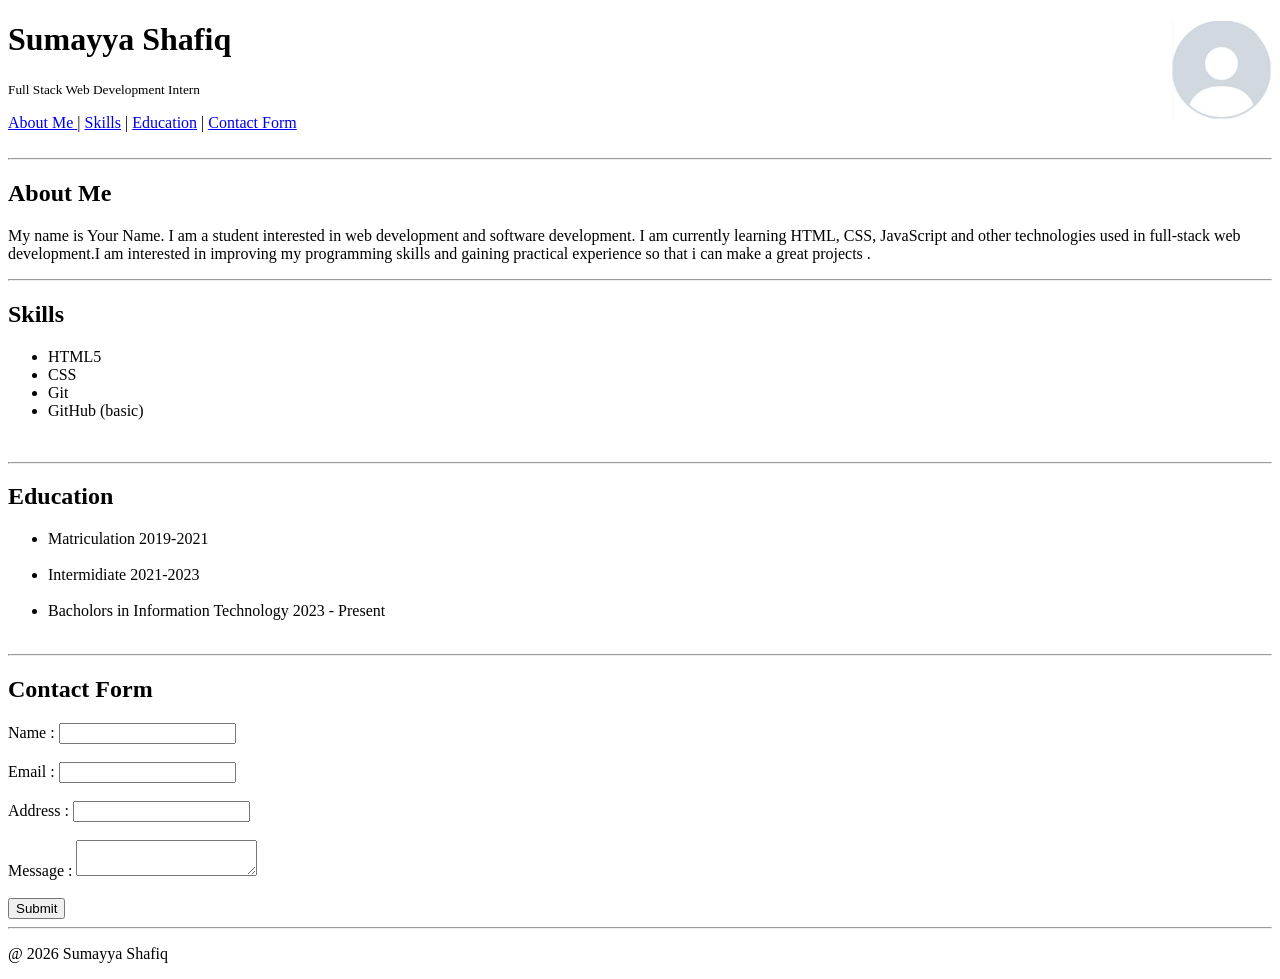
==== index.html @ 8ca8f269 "Initial commit" ====
<!DOCTYPE html>
<html>

<head>
   <title> My Personal Profile </title>
</head>
<img src="picture.jpg" alt ="My profile picture" align ="right" width="100" >
<body>
   <header>
    <h1> Sumayya Shafiq </h1>
     <p><small>Full Stack Web Development Intern </small></p>
   </header>

   <nav>
   <a href="#About Me"> About Me </a> |
   <a href="#Skills"> Skills</a> |
   <a href="#Education">Education</a> |
   <a href="#Contact Form">Contact Form </a>
   
</nav>
<br>
<hr>
   <main>
    <section id=" About Me">
      <h2> About Me</h2>
       <article>
       <p>My name is Your Name. I am a student interested in web development and software development. I am currently
       learning HTML, CSS, JavaScript and other technologies used in full-stack web development.I am interested in
       improving my programming skills and gaining practical experience so that i can make a great projects .</p>
       </article>
    </section>
    <hr>
    
    <section id="">
      <h2>Skills</h2>
      <ul>
       <li> HTML5 </li>
       <li> CSS </li>
       <li> Git </li>
       <li> GitHub (basic)</li>
      </ul>
      <br>
    </section>
    <hr>
    <section id="Education">
     <h2>Education</h2>
     <ul>
      <li> Matriculation 2019-2021 </li>
      <br>
      <li> Intermidiate 2021-2023 </li>
      <br>
      <li> Bacholors in Information Technology 2023 - Present </li>
      <br>
     </ul>
    </section>
    <hr>
    <section id="Contact Form">
     <h2>Contact Form</h2>
     <form >
      <label for="Name">Name :</label>
      <input type="text" > 
      <br><br>
      <label for="Email">Email :</label>
      <input type="email">
      <br><br>
      <label for="Address">Address :</label>
      <input type="text">
      <br><br>
      <label for="Message"> Message :</label>
      <textarea id="Message" > </textarea>
      <br><br>
      <button type="submit">Submit</button>
     </form>
   
    </section>
   </main>
   <hr>
   <footer>
      <p>@ 2026 Sumayya Shafiq</p>
   </footer>
</body>

</html>
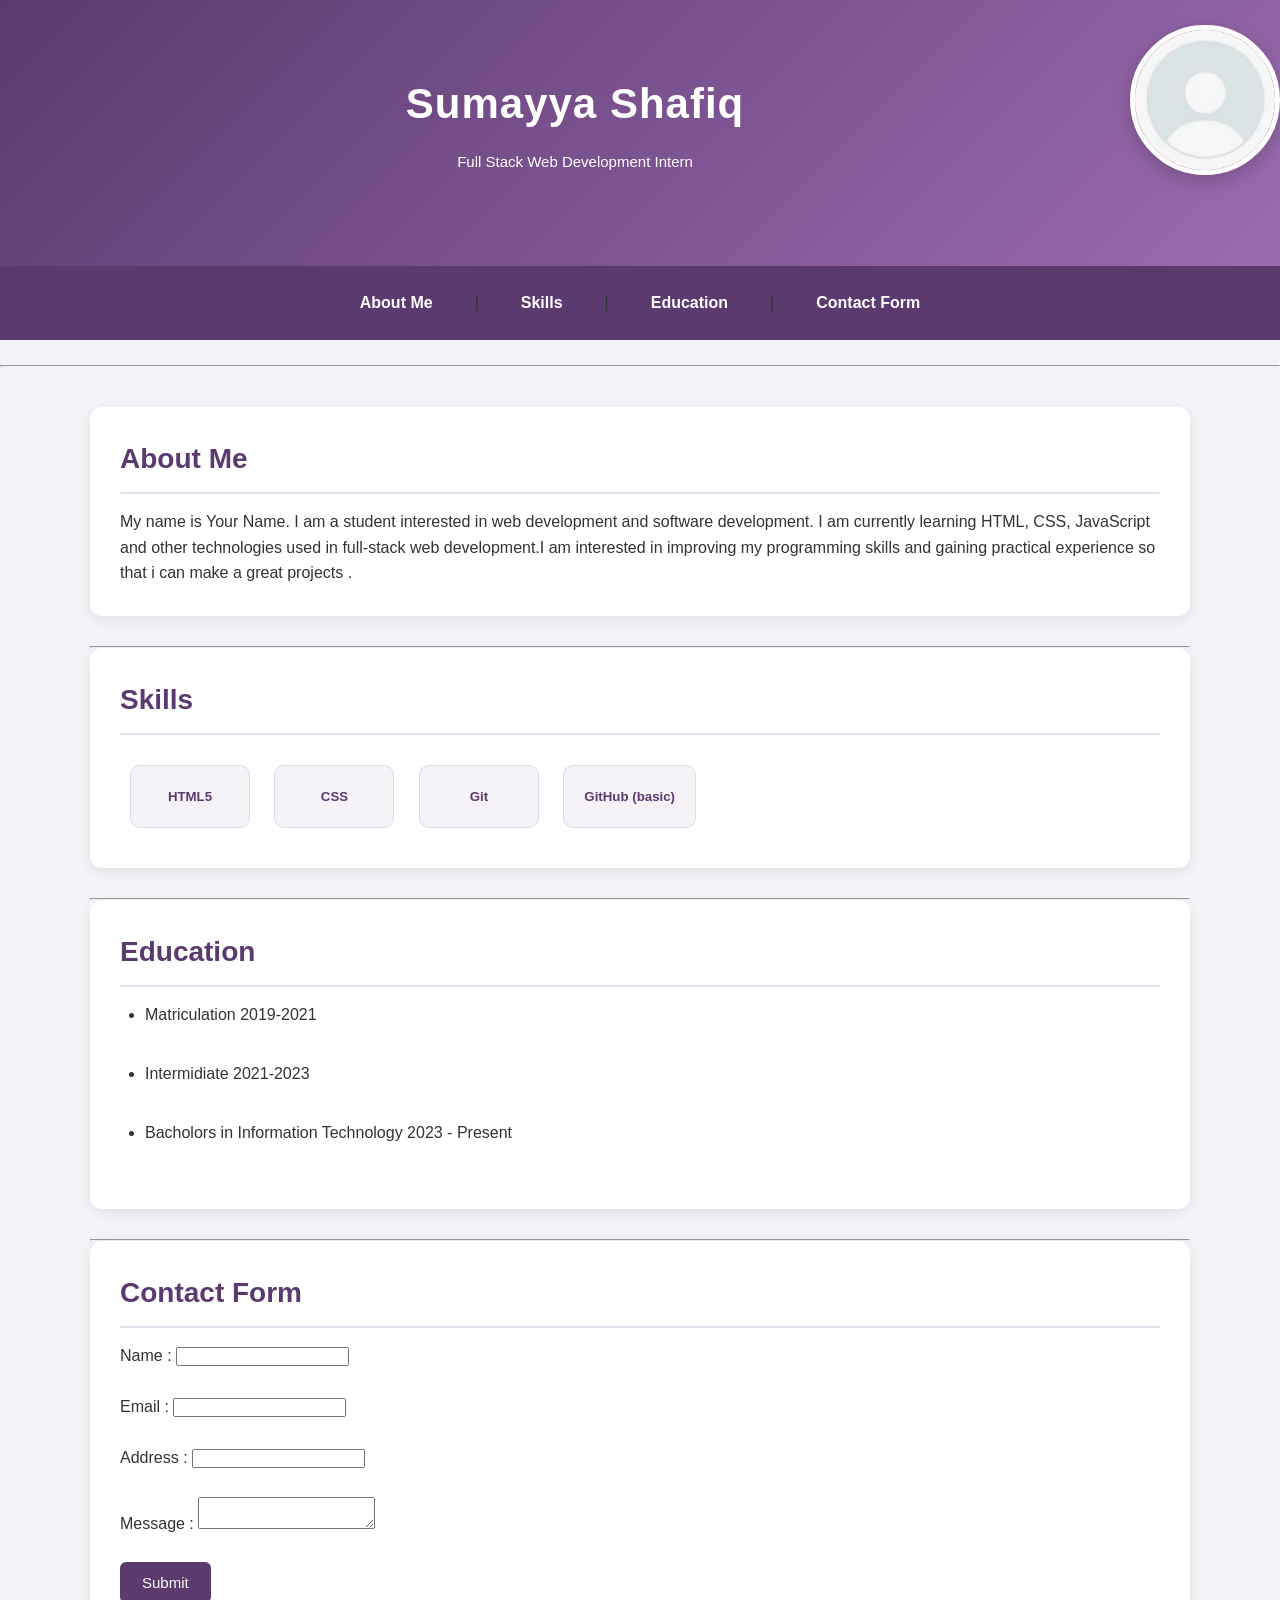
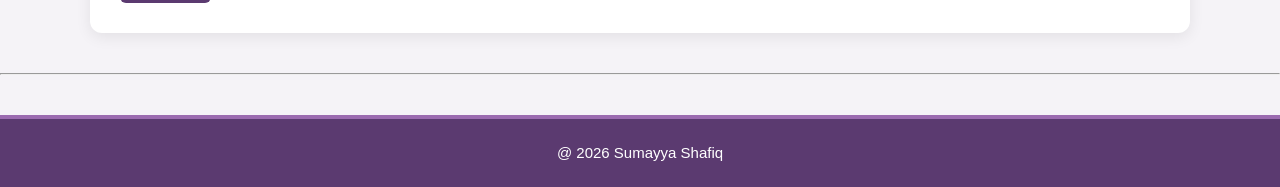
==== commit 5bbf199e: "Complete Week 1 personal profile" ====
--- a/index.html
+++ b/index.html
@@ -3,9 +3,12 @@
 
 <head>
    <title> My Personal Profile </title>
+   <meta name="viewport" content="width=device-width, initial-scale=1.0">
+   <link rel="stylesheet" href="style.css">
+    
 </head>
-<img src="picture.jpg" alt ="My profile picture" align ="right" width="100" >
 <body>
+   <img src="picture.jpg" alt ="My profile picture" align ="right" width="200" >
    <header>
     <h1> Sumayya Shafiq </h1>
      <p><small>Full Stack Web Development Intern </small></p>
@@ -21,7 +24,7 @@
 <br>
 <hr>
    <main>
-    <section id=" About Me">
+    <section id="About Me">
       <h2> About Me</h2>
        <article>
        <p>My name is Your Name. I am a student interested in web development and software development. I am currently
@@ -31,15 +34,12 @@
     </section>
     <hr>
     
-    <section id="">
+    <section id="Skills">
       <h2>Skills</h2>
-      <ul>
-       <li> HTML5 </li>
-       <li> CSS </li>
-       <li> Git </li>
-       <li> GitHub (basic)</li>
-      </ul>
-      <br>
+       <h5>HTML5</h5>
+       <h5>CSS</h5>
+       <h5>Git</h5>
+       <h5>GitHub (basic)</h5>
     </section>
     <hr>
     <section id="Education">
--- a/style.css
+++ b/style.css
@@ -0,0 +1,403 @@
+
+/* ========================================
+   GENERAL STYLING
+======================================== */
+
+* {
+    box-sizing: border-box;
+    margin: 0;
+    padding: 0;
+}
+
+html {
+    scroll-behavior: smooth;
+}
+
+body {
+    font-family: Arial, sans-serif;
+    background-color: #f5f3f7;
+    color: #333333;
+    line-height: 1.6;
+}
+
+
+/* ========================================
+   NAVIGATION BAR
+   NOT FIXED
+======================================== */
+
+nav {
+    display: flex;
+    justify-content: center;
+    align-items: center;
+    gap: 30px;
+
+    background-color: #5b3a70;
+    padding: 16px 20px;
+}
+
+nav a {
+    color: white;
+    text-decoration: none;
+    font-size: 16px;
+    font-weight: bold;
+
+    padding: 8px 12px;
+    border-radius: 6px;
+
+    transition: 0.3s ease;
+}
+
+nav a:hover {
+    background-color: #9b6bb0;
+    color: white;
+}
+
+
+/* ========================================
+   HEADER
+======================================== */
+
+header {
+    background: linear-gradient(135deg, #5b3a70, #9b6bb0);
+
+    color: white;
+    text-align: center;
+
+    padding: 70px 20px;
+}
+
+header h1 {
+    font-size: 42px;
+    margin-bottom: 10px;
+    letter-spacing: 1px;
+}
+
+header p {
+    font-size: 18px;
+    margin-bottom: 20px;
+}
+
+
+/* ========================================
+   PROFILE IMAGE
+======================================== */
+
+header img,
+img {
+    display: block;
+
+    width: 150px;
+    height: 150px;
+
+    object-fit: cover;
+
+    margin: 25px auto;
+
+    border-radius: 50%;
+    border: 5px solid white;
+
+    box-shadow: 0 6px 18px rgba(0, 0, 0, 0.2);
+}
+
+
+/* ========================================
+   MAIN CONTENT
+======================================== */
+
+main {
+    width: 90%;
+    max-width: 1100px;
+
+    margin: 40px auto;
+}
+
+
+/* ========================================
+   ALL SECTIONS
+======================================== */
+
+section {
+    background-color: white;
+
+    padding: 30px;
+    margin-bottom: 30px;
+
+    border-radius: 12px;
+
+    box-shadow: 0 4px 15px rgba(0, 0, 0, 0.08);
+}
+
+section h2 {
+    color: #5b3a70;
+
+    font-size: 28px;
+
+    margin-bottom: 15px;
+    padding-bottom: 10px;
+
+    border-bottom: 2px solid #eadff0;
+}
+
+section p {
+    font-size: 16px;
+}
+
+
+/* ========================================
+   SKILLS SECTION
+======================================== */
+
+.skill-container {
+    display: grid;
+
+    grid-template-columns: repeat(3, 1fr);
+
+    gap: 20px;
+
+    margin-top: 20px;
+}
+
+#Skills {
+    background-color: white;
+    padding: 30px;
+    margin-bottom: 30px;
+    border-radius: 12px;
+}
+
+#Skills h2 {
+    color: #5b3a70;
+    margin-bottom: 20px;
+}
+
+/* Skill boxes */
+#Skills h5 {
+    display: inline-block;
+
+    background-color: #f5f3f7;
+    color: #5b3a70;
+
+    padding: 20px;
+    margin: 10px;
+
+    border: 1px solid #e2d8e8;
+    border-radius: 10px;
+
+    min-width: 120px;
+    text-align: center;
+}
+
+
+/* ========================================
+   LISTS
+======================================== */
+
+ul {
+    padding-left: 25px;
+}
+
+li {
+    margin-bottom: 8px;
+}
+
+
+/* ========================================
+   LINKS
+======================================== */
+
+a {
+    color: #6a4680;
+}
+
+a:hover {
+    color: #9b6bb0;
+}
+
+
+/* ========================================
+   BUTTONS
+======================================== */
+
+button {
+    background-color: #5b3a70;
+
+    color: white;
+
+    border: none;
+
+    padding: 12px 22px;
+
+    border-radius: 6px;
+
+    font-size: 15px;
+
+    cursor: pointer;
+
+    transition: 0.3s ease;
+}
+
+button:hover {
+    background-color: #9b6bb0;
+}
+
+
+/* ========================================
+   FOOTER
+======================================== */
+
+footer {
+    text-align: center;
+
+    background-color: #5b3a70;
+
+    color: white;
+
+    padding: 22px;
+
+    margin-top: 40px;
+
+    border-top: 4px solid #9b6bb0;
+}
+
+footer p {
+    margin: 0;
+
+    font-size: 15px;
+}
+
+
+/* ========================================
+   TABLET
+   768px AND BELOW
+======================================== */
+
+@media (max-width: 768px) {
+
+    /* Navigation */
+    nav {
+        gap: 15px;
+        flex-wrap: wrap;
+    }
+
+    nav a {
+        font-size: 15px;
+    }
+
+
+    /* Header */
+    header {
+        padding: 55px 20px;
+    }
+
+    header h1 {
+        font-size: 34px;
+    }
+
+    header p {
+        font-size: 17px;
+    }
+
+
+    /* Main content */
+    main {
+        width: 92%;
+    }
+
+
+    /* Sections */
+    section {
+        padding: 25px;
+    }
+
+    section h2 {
+        font-size: 25px;
+    }
+
+
+    /* Skills become 2 columns */
+    .skill-container {
+        grid-template-columns: repeat(2, 1fr);
+    }
+}
+
+
+/* ========================================
+   MOBILE
+   480px AND BELOW
+======================================== */
+
+@media (max-width: 480px) {
+
+    /* Navigation becomes vertical */
+    nav {
+        flex-direction: column;
+        gap: 5px;
+
+        padding: 12px;
+    }
+
+    nav a {
+        width: 100%;
+        text-align: center;
+    }
+
+
+    /* Header */
+    header {
+        padding: 45px 15px;
+    }
+
+    header h1 {
+        font-size: 28px;
+    }
+
+    header p {
+        font-size: 16px;
+    }
+
+
+    /* Profile image */
+    header img,
+    img {
+        width: 120px;
+        height: 120px;
+    }
+
+
+    /* Main */
+    main {
+        width: 94%;
+        margin: 25px auto;
+    }
+
+
+    /* Sections */
+    section {
+        padding: 20px;
+        margin-bottom: 20px;
+    }
+
+    section h2 {
+        font-size: 23px;
+    }
+
+    section p {
+        font-size: 15px;
+    }
+
+    .skill-container {
+        grid-template-columns: 1fr;
+        gap: 15px;
+    }
+
+    .skill {
+        width: 100%;
+        padding: 18px;
+    }
+
+
+    /* Footer */
+    footer {
+        padding: 18px 10px;
+    }
+}
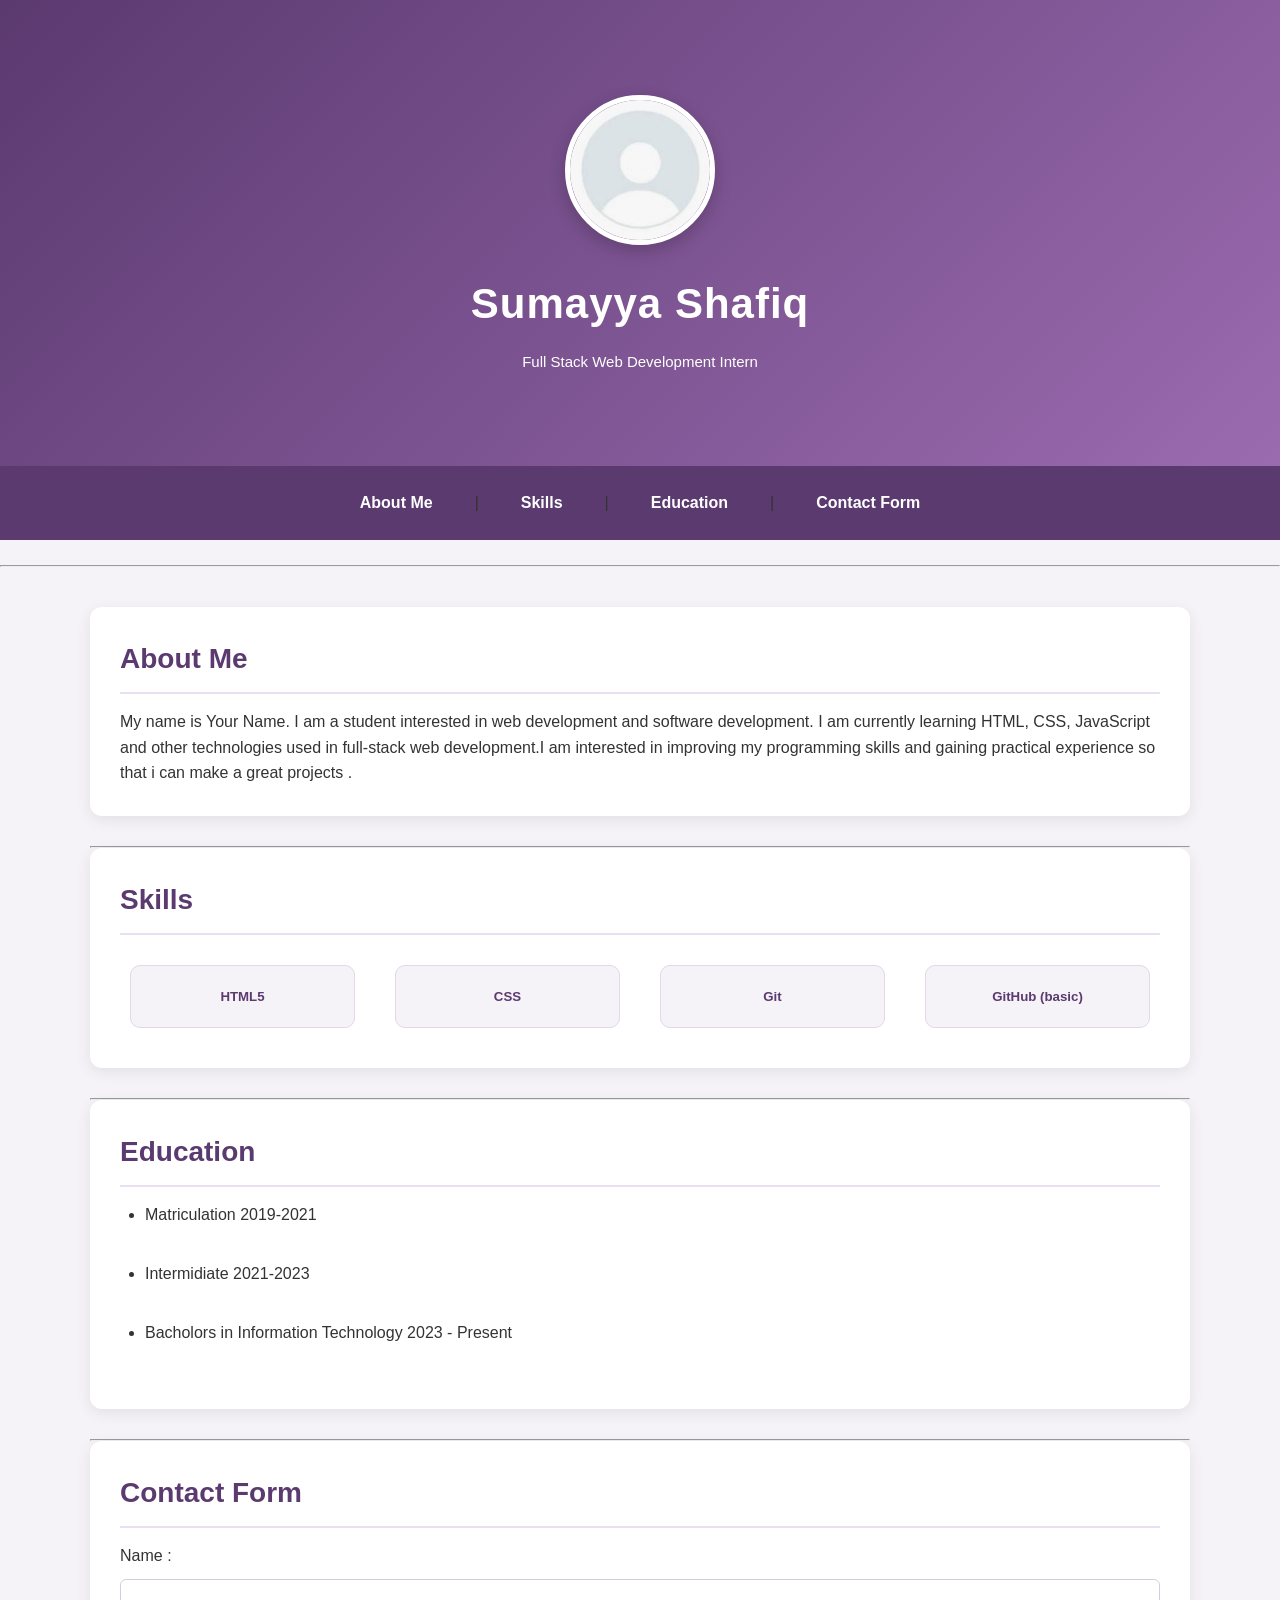
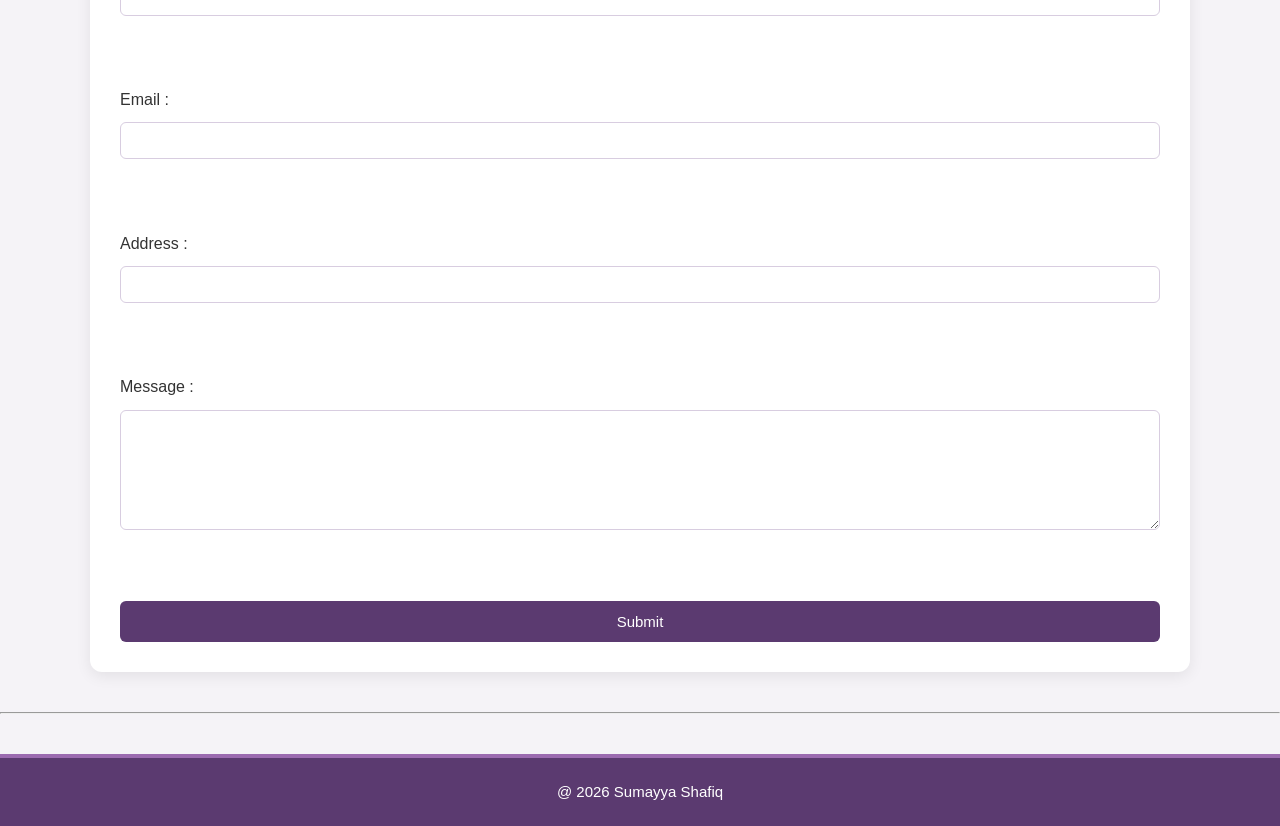
==== commit aeae797d: "Update Week 3 files" ====
--- a/index.html
+++ b/index.html
@@ -5,13 +5,15 @@
    <title> My Personal Profile </title>
    <meta name="viewport" content="width=device-width, initial-scale=1.0">
    <link rel="stylesheet" href="style.css">
-    
+   <link rel="stylesheet" href="styles/main.css">
+   <link rel="stylesheet" href="styles/animation.css">
 </head>
+
 <body>
-   <img src="picture.jpg" alt ="My profile picture" align ="right" width="200" >
    <header>
+    <img src="picture.jpg" alt ="My profile picture" width="200">
     <h1> Sumayya Shafiq </h1>
-     <p><small>Full Stack Web Development Intern </small></p>
+    <p><small>Full Stack Web Development Intern </small></p>
    </header>
 
    <nav>
@@ -32,16 +34,22 @@
        improving my programming skills and gaining practical experience so that i can make a great projects .</p>
        </article>
     </section>
+
     <hr>
     
     <section id="Skills">
-      <h2>Skills</h2>
-       <h5>HTML5</h5>
-       <h5>CSS</h5>
-       <h5>Git</h5>
-       <h5>GitHub (basic)</h5>
+      <h2>Skills</h2> 
+
+      <div class="skill-container">
+       <h5 class="skill">HTML5</h5>
+       <h5 class="skill">CSS</h5>
+       <h5 class="skill">Git</h5>
+       <h5 class="skill">GitHub (basic)</h5>
+       </div>
     </section>
+
     <hr>
+
     <section id="Education">
      <h2>Education</h2>
      <ul>
@@ -80,4 +88,4 @@
    </footer>
 </body>
 
-</html>+</html>
--- a/styles/main.css
+++ b/styles/main.css
@@ -0,0 +1,142 @@
+/* ========================================
+   WEEK 3 - ADVANCED CSS
+======================================== */
+
+/* CSS VARIABLES */
+
+:root {
+    --primary-color: #5b3a70;
+    --secondary-color: #9b6bb0;
+    --background-color: #f5f3f7;
+    --card-color: #ffffff;
+    --text-color: #333333;
+    --light-purple: #eadff0;
+    --border-radius: 12px;
+}
+
+
+/* ========================================
+   FLUID TYPOGRAPHY
+======================================== */
+
+header h1 {
+    font-size: clamp(28px, 5vw, 42px);
+}
+
+section h2 {
+    font-size: clamp(23px, 3vw, 28px);
+}
+
+
+/* ========================================
+   ADVANCED CSS GRID
+======================================== */
+
+.skill-container {
+    display: grid;
+
+    grid-template-columns:
+        repeat(auto-fit, minmax(180px, 1fr));
+
+    gap: 20px;
+
+    margin-top: 20px;
+}
+
+
+/* ========================================
+   SKILL CARDS
+======================================== */
+
+.skill {
+    background-color: var(--background-color);
+    color: var(--primary-color);
+
+    padding: 25px 15px;
+
+    border: 1px solid #e2d8e8;
+
+    border-radius: var(--border-radius);
+
+    text-align: center;
+
+    margin: 0;
+
+    min-width: 0;
+}
+
+
+/* ========================================
+   FLEXBOX NAVIGATION
+======================================== */
+
+nav {
+    display: flex;
+
+    justify-content: center;
+    align-items: center;
+
+    flex-wrap: wrap;
+
+    gap: 30px;
+}
+
+
+/* ========================================
+   FORM LAYOUT
+======================================== */
+
+form {
+    display: flex;
+    flex-direction: column;
+    gap: 10px;
+}
+
+input,
+textarea {
+    width: 100%;
+
+    padding: 10px;
+
+    border: 1px solid #d8cde0;
+
+    border-radius: 6px;
+
+    font-family: Arial, sans-serif;
+}
+
+textarea {
+    min-height: 120px;
+    resize: vertical;
+}
+
+
+/* ========================================
+   RESPONSIVE GRID
+======================================== */
+
+@media (max-width: 768px) {
+
+    .skill-container {
+        grid-template-columns:
+            repeat(auto-fit, minmax(160px, 1fr));
+    }
+
+}
+
+
+/* ========================================
+   MOBILE
+======================================== */
+
+@media (max-width: 480px) {
+
+    .skill-container {
+        grid-template-columns: 1fr;
+    }
+
+    header h1 {
+        font-size: clamp(26px, 8vw, 32px);
+    }
+
+}
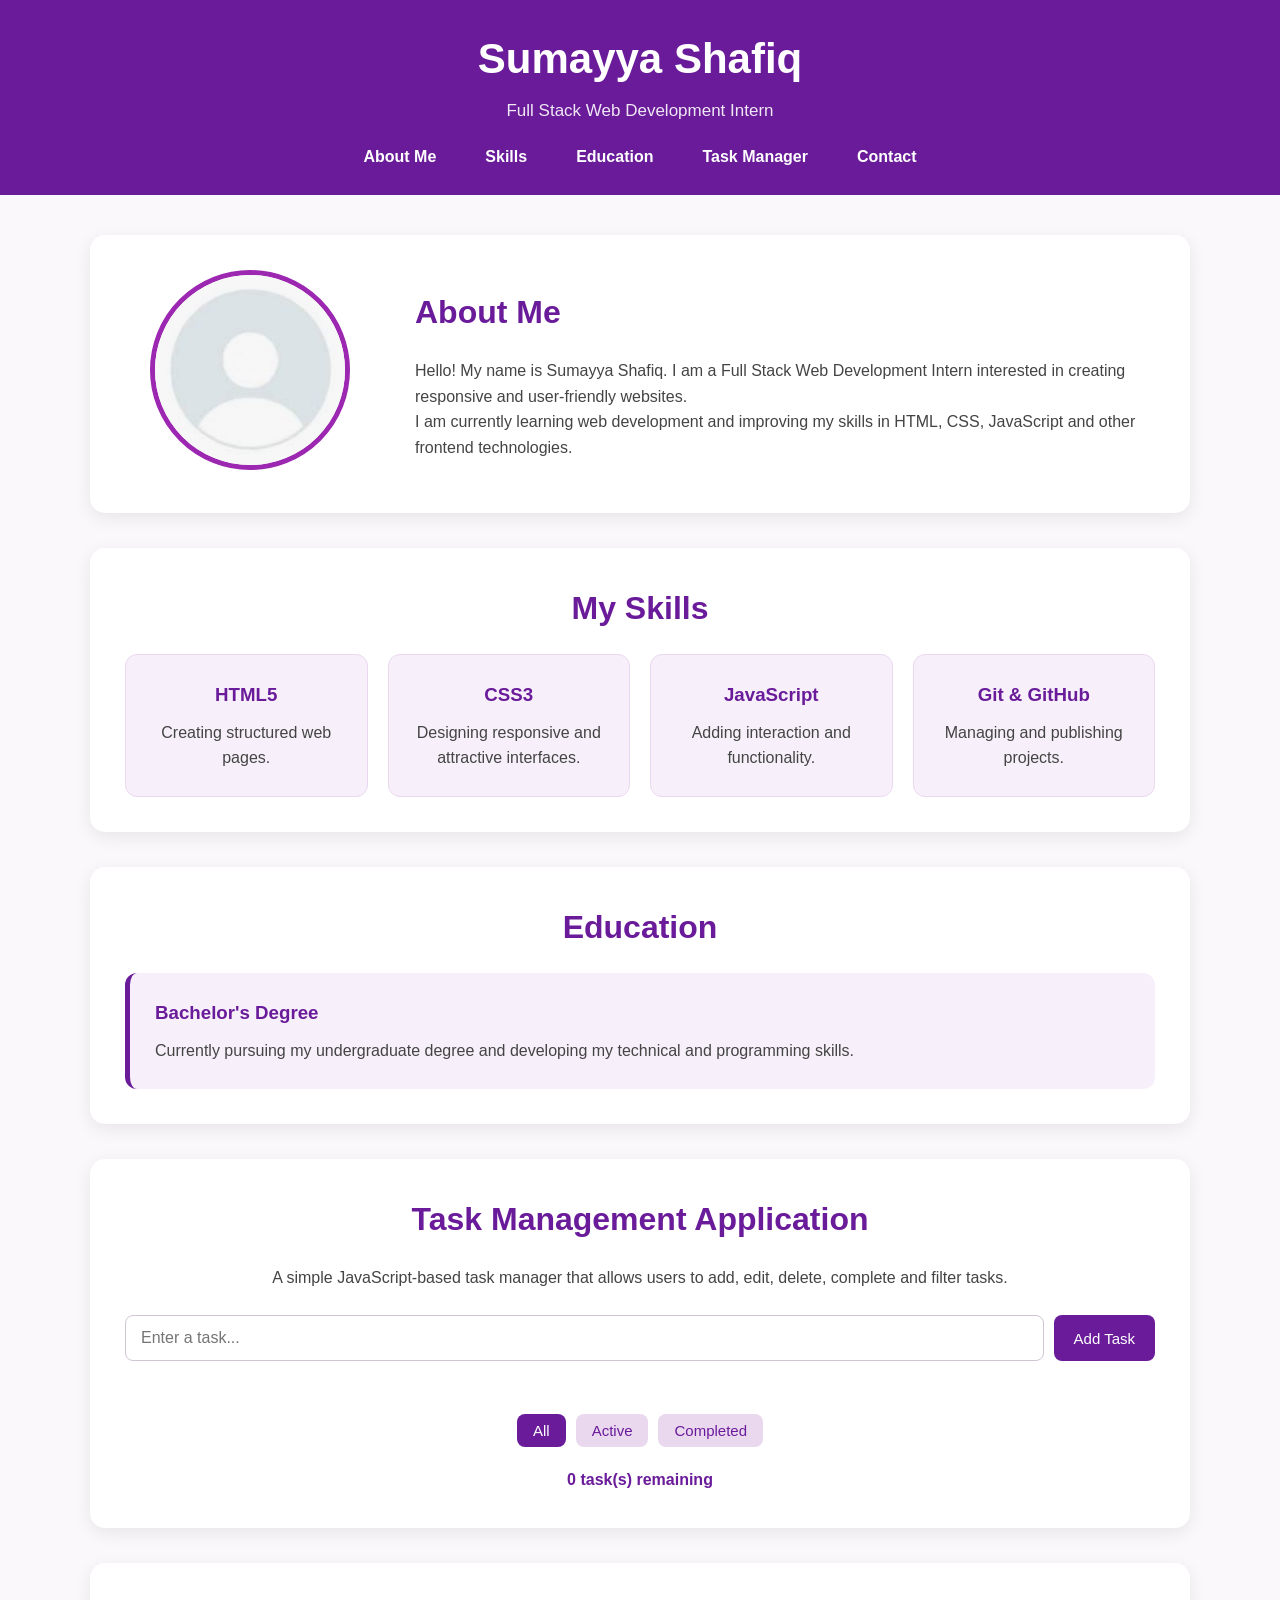
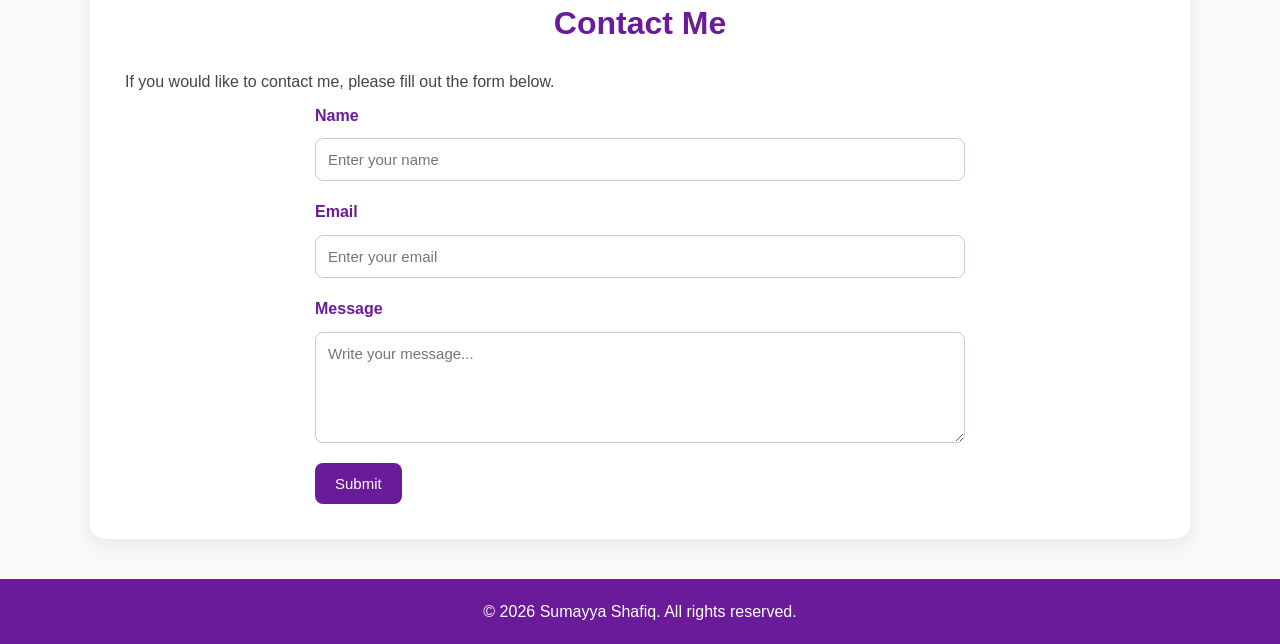
==== commit 35252678: "Complete Week 4 JavaScript task manager" ====
--- a/index.html
+++ b/index.html
@@ -1,91 +1,354 @@
 <!DOCTYPE html>
-<html>
+<html lang="en">
 
 <head>
-   <title> My Personal Profile </title>
-   <meta name="viewport" content="width=device-width, initial-scale=1.0">
-   <link rel="stylesheet" href="style.css">
-   <link rel="stylesheet" href="styles/main.css">
-   <link rel="stylesheet" href="styles/animation.css">
+
+    <meta charset="UTF-8">
+
+    <meta name="viewport"
+          content="width=device-width, initial-scale=1.0">
+
+    <title>My Personal Profile - Sumayya Shafiq</title>
+
+    <!-- Week 3 CSS -->
+    <link rel="stylesheet" href="styles/main.css">
+    <link rel="stylesheet" href="styles/animations.css">
+
 </head>
 
+
 <body>
-   <header>
-    <img src="picture.jpg" alt ="My profile picture" width="200">
-    <h1> Sumayya Shafiq </h1>
-    <p><small>Full Stack Web Development Intern </small></p>
-   </header>
-
-   <nav>
-   <a href="#About Me"> About Me </a> |
-   <a href="#Skills"> Skills</a> |
-   <a href="#Education">Education</a> |
-   <a href="#Contact Form">Contact Form </a>
-   
-</nav>
-<br>
-<hr>
-   <main>
-    <section id="About Me">
-      <h2> About Me</h2>
-       <article>
-       <p>My name is Your Name. I am a student interested in web development and software development. I am currently
-       learning HTML, CSS, JavaScript and other technologies used in full-stack web development.I am interested in
-       improving my programming skills and gaining practical experience so that i can make a great projects .</p>
-       </article>
-    </section>
-
-    <hr>
-    
-    <section id="Skills">
-      <h2>Skills</h2> 
-
-      <div class="skill-container">
-       <h5 class="skill">HTML5</h5>
-       <h5 class="skill">CSS</h5>
-       <h5 class="skill">Git</h5>
-       <h5 class="skill">GitHub (basic)</h5>
-       </div>
-    </section>
-
-    <hr>
-
-    <section id="Education">
-     <h2>Education</h2>
-     <ul>
-      <li> Matriculation 2019-2021 </li>
-      <br>
-      <li> Intermidiate 2021-2023 </li>
-      <br>
-      <li> Bacholors in Information Technology 2023 - Present </li>
-      <br>
-     </ul>
-    </section>
-    <hr>
-    <section id="Contact Form">
-     <h2>Contact Form</h2>
-     <form >
-      <label for="Name">Name :</label>
-      <input type="text" > 
-      <br><br>
-      <label for="Email">Email :</label>
-      <input type="email">
-      <br><br>
-      <label for="Address">Address :</label>
-      <input type="text">
-      <br><br>
-      <label for="Message"> Message :</label>
-      <textarea id="Message" > </textarea>
-      <br><br>
-      <button type="submit">Submit</button>
-     </form>
-   
-    </section>
-   </main>
-   <hr>
-   <footer>
-      <p>@ 2026 Sumayya Shafiq</p>
-   </footer>
+
+    <!-- ==============================
+         HEADER
+    =============================== -->
+
+    <header>
+
+        <div class="header-content">
+
+            <h1>Sumayya Shafiq</h1>
+
+            <p>Full Stack Web Development Intern</p>
+
+        </div>
+
+
+        <!-- Navigation -->
+
+        <nav>
+
+            <ul>
+
+                <li>
+                    <a href="#about">About Me</a>
+                </li>
+
+                <li>
+                    <a href="#skills">Skills</a>
+                </li>
+
+                <li>
+                    <a href="#education">Education</a>
+                </li>
+
+                <li>
+                    <a href="#tasks">Task Manager</a>
+                </li>
+
+                <li>
+                    <a href="#contact">Contact</a>
+                </li>
+
+            </ul>
+
+        </nav>
+
+    </header>
+
+
+
+    <!-- ==============================
+         MAIN CONTENT
+    =============================== -->
+
+    <main>
+
+
+        <!-- ==============================
+             PROFILE / ABOUT SECTION
+        =============================== -->
+
+        <section id="about" class="profile-section">
+
+            <div class="profile-image">
+
+                <img src="picture.jpg"
+                     alt="Profile picture of Sumayya Shafiq">
+
+            </div>
+
+
+            <div class="profile-content">
+
+                <h2>About Me</h2>
+
+                <p>
+                    Hello! My name is Sumayya Shafiq.
+                    I am a Full Stack Web Development Intern
+                    interested in creating responsive and
+                    user-friendly websites.
+                </p>
+
+                <p>
+                    I am currently learning web development
+                    and improving my skills in HTML, CSS,
+                    JavaScript and other frontend technologies.
+                </p>
+
+            </div>
+
+        </section>
+
+
+
+        <!-- ==============================
+             SKILLS SECTION
+        =============================== -->
+
+        <section id="skills">
+
+            <h2>My Skills</h2>
+
+            <div class="skill-container">
+
+                <div class="skill">
+                    <h3>HTML5</h3>
+                    <p>Creating structured web pages.</p>
+                </div>
+
+
+                <div class="skill">
+                    <h3>CSS3</h3>
+                    <p>Designing responsive and attractive interfaces.</p>
+                </div>
+
+
+                <div class="skill">
+                    <h3>JavaScript</h3>
+                    <p>Adding interaction and functionality.</p>
+                </div>
+
+
+                <div class="skill">
+                    <h3>Git & GitHub</h3>
+                    <p>Managing and publishing projects.</p>
+                </div>
+
+            </div>
+
+        </section>
+
+
+
+        <!-- ==============================
+             EDUCATION SECTION
+        =============================== -->
+
+        <section id="education">
+
+            <h2>Education</h2>
+
+            <div class="education-card">
+
+                <h3>Bachelor's Degree</h3>
+
+                <p>
+                    Currently pursuing my undergraduate
+                    degree and developing my technical
+                    and programming skills.
+                </p>
+
+            </div>
+
+        </section>
+
+
+
+        <!-- =================================================
+             WEEK 4 - TASK MANAGEMENT APPLICATION
+        ================================================== -->
+
+        <section id="tasks" class="task-section">
+
+            <h2>Task Management Application</h2>
+
+            <p class="section-description">
+                A simple JavaScript-based task manager that
+                allows users to add, edit, delete, complete
+                and filter tasks.
+            </p>
+
+
+            <!-- Task Form -->
+
+            <form id="taskForm">
+
+                <input
+                    type="text"
+                    id="taskInput"
+                    placeholder="Enter a task..."
+                    autocomplete="off"
+                >
+
+                <button type="submit" id="submitBtn">
+                    Add Task
+                </button>
+
+            </form>
+
+
+            <!-- Validation Message -->
+
+            <p id="errorMessage"></p>
+
+
+            <!-- Filter Buttons -->
+
+            <div class="filters">
+
+                <button
+                    type="button"
+                    class="filter-btn active"
+                    data-filter="all">
+
+                    All
+
+                </button>
+
+
+                <button
+                    type="button"
+                    class="filter-btn"
+                    data-filter="active">
+
+                    Active
+
+                </button>
+
+
+                <button
+                    type="button"
+                    class="filter-btn"
+                    data-filter="completed">
+
+                    Completed
+
+                </button>
+
+            </div>
+
+
+            <!-- Task List -->
+
+            <ul id="taskList"></ul>
+
+
+            <!-- Task Counter -->
+
+            <p id="taskCount">
+                0 task(s) remaining
+            </p>
+
+        </section>
+
+
+
+        <!-- ==============================
+             CONTACT SECTION
+        =============================== -->
+
+        <section id="contact">
+
+            <h2>Contact Me</h2>
+
+            <p>
+                If you would like to contact me,
+                please fill out the form below.
+            </p>
+
+
+            <form id="contactForm">
+
+                <label for="name">
+                    Name
+                </label>
+
+                <input
+                    type="text"
+                    id="name"
+                    name="name"
+                    placeholder="Enter your name"
+                >
+
+
+                <label for="email">
+                    Email
+                </label>
+
+                <input
+                    type="email"
+                    id="email"
+                    name="email"
+                    placeholder="Enter your email"
+                >
+
+
+                <label for="message">
+                    Message
+                </label>
+
+                <textarea
+                    id="message"
+                    name="message"
+                    rows="5"
+                    placeholder="Write your message..."
+                ></textarea>
+
+
+                <button type="submit">
+                    Submit
+                </button>
+
+            </form>
+
+        </section>
+
+    </main>
+
+
+
+    <!-- ==============================
+         FOOTER
+    =============================== -->
+
+    <footer>
+
+        <p>
+            &copy; 2026 Sumayya Shafiq.
+            All rights reserved.
+        </p>
+
+    </footer>
+
+
+
+    <!-- ==============================
+         WEEK 4 JAVASCRIPT
+    =============================== -->
+
+    <script src="scripts/main.js"></script>
+
 </body>
 
-</html>
+</html>
--- a/styles/main.css
+++ b/styles/main.css
@@ -1,35 +1,214 @@
 /* ========================================
-   WEEK 3 - ADVANCED CSS
-======================================== */
-
-/* CSS VARIABLES */
-
-:root {
-    --primary-color: #5b3a70;
-    --secondary-color: #9b6bb0;
-    --background-color: #f5f3f7;
-    --card-color: #ffffff;
-    --text-color: #333333;
-    --light-purple: #eadff0;
-    --border-radius: 12px;
-}
-
-
-/* ========================================
-   FLUID TYPOGRAPHY
-======================================== */
-
-header h1 {
+   GENERAL SETTINGS
+======================================== */
+
+* {
+    margin: 0;
+    padding: 0;
+    box-sizing: border-box;
+}
+
+
+html {
+    scroll-behavior: smooth;
+}
+
+
+body {
+    font-family: Arial, sans-serif;
+
+    background-color: #faf8fb;
+
+    color: #444444;
+
+    line-height: 1.6;
+}
+
+
+
+/* ========================================
+   HEADER
+======================================== */
+
+header {
+    background-color: #6a1b9a;
+
+    color: white;
+
+    padding: 25px 8%;
+
+    text-align: center;
+}
+
+
+.header-content h1 {
     font-size: clamp(28px, 5vw, 42px);
-}
+
+    margin-bottom: 5px;
+}
+
+
+.header-content p {
+    font-size: 17px;
+
+    opacity: 0.9;
+}
+
+
+
+/* ========================================
+   NAVIGATION
+======================================== */
+
+nav {
+    margin-top: 20px;
+}
+
+
+nav ul {
+    list-style: none;
+
+    display: flex;
+
+    justify-content: center;
+
+    align-items: center;
+
+    gap: 25px;
+
+    flex-wrap: wrap;
+}
+
+
+nav a {
+    color: white;
+
+    text-decoration: none;
+
+    font-weight: bold;
+
+    padding: 8px 12px;
+
+    border-radius: 6px;
+
+    transition: 0.3s;
+}
+
+
+nav a:hover {
+    background-color: #9c27b0;
+}
+
+
+
+/* ========================================
+   MAIN
+======================================== */
+
+main {
+    width: 90%;
+
+    max-width: 1100px;
+
+    margin: 40px auto;
+}
+
+
+
+/* ========================================
+   SECTIONS
+======================================== */
+
+section {
+    background-color: white;
+
+    padding: 35px;
+
+    margin-bottom: 35px;
+
+    border-radius: 15px;
+
+    box-shadow: 0 5px 18px rgba(0, 0, 0, 0.08);
+
+    transition: transform 0.3s ease,
+                box-shadow 0.3s ease;
+}
+
+
+section:hover {
+    transform: translateY(-5px);
+
+    box-shadow: 0 10px 25px rgba(0, 0, 0, 0.12);
+}
+
 
 section h2 {
-    font-size: clamp(23px, 3vw, 28px);
-}
-
-
-/* ========================================
-   ADVANCED CSS GRID
+    color: #6a1b9a;
+
+    margin-bottom: 20px;
+
+    text-align: center;
+
+    font-size: clamp(24px, 4vw, 32px);
+}
+
+
+.section-description {
+    text-align: center;
+
+    margin-bottom: 25px;
+}
+
+
+
+/* ========================================
+   PROFILE SECTION
+======================================== */
+
+.profile-section {
+    display: grid;
+
+    grid-template-columns: 250px 1fr;
+
+    gap: 40px;
+
+    align-items: center;
+}
+
+
+.profile-image {
+    text-align: center;
+}
+
+
+.profile-image img {
+    width: 200px;
+
+    height: 200px;
+
+    object-fit: cover;
+
+    border-radius: 50%;
+
+    border: 5px solid #9c27b0;
+
+    transition: transform 0.3s ease;
+}
+
+
+.profile-image img:hover {
+    transform: scale(1.05);
+}
+
+
+.profile-content h2 {
+    text-align: left;
+}
+
+
+
+/* ========================================
+   SKILLS
 ======================================== */
 
 .skill-container {
@@ -39,104 +218,462 @@
         repeat(auto-fit, minmax(180px, 1fr));
 
     gap: 20px;
+}
+
+
+.skill {
+    background-color: #f7f0fa;
+
+    padding: 25px;
+
+    border-radius: 12px;
+
+    text-align: center;
+
+    border: 1px solid #ead8ef;
+
+    transition: 0.3s;
+}
+
+
+.skill h3 {
+    color: #6a1b9a;
+
+    margin-bottom: 10px;
+}
+
+
+.skill:hover {
+    transform: translateY(-8px);
+
+    box-shadow:
+        0 8px 18px rgba(106, 27, 154, 0.15);
+}
+
+
+
+/* ========================================
+   EDUCATION
+======================================== */
+
+.education-card {
+    background-color: #f7f0fa;
+
+    padding: 25px;
+
+    border-radius: 12px;
+
+    border-left: 5px solid #6a1b9a;
+}
+
+
+.education-card h3 {
+    color: #6a1b9a;
+
+    margin-bottom: 10px;
+}
+
+
+
+/* ========================================
+   WEEK 4 TASK MANAGER
+======================================== */
+
+.task-section {
+    background-color: #ffffff;
+}
+
+
+#taskForm {
+    display: flex;
+
+    gap: 10px;
 
     margin-top: 20px;
 }
 
 
-/* ========================================
-   SKILL CARDS
-======================================== */
-
-.skill {
-    background-color: var(--background-color);
-    color: var(--primary-color);
-
-    padding: 25px 15px;
-
-    border: 1px solid #e2d8e8;
-
-    border-radius: var(--border-radius);
-
+#taskInput {
+    flex: 1;
+
+    padding: 13px 15px;
+
+    border: 1px solid #d0c5d4;
+
+    border-radius: 8px;
+
+    font-size: 16px;
+
+    outline: none;
+
+    transition: 0.3s;
+}
+
+
+#taskInput:focus {
+    border-color: #6a1b9a;
+
+    box-shadow:
+        0 0 0 3px rgba(106, 27, 154, 0.1);
+}
+
+
+button {
+    background-color: #6a1b9a;
+
+    color: white;
+
+    border: none;
+
+    padding: 12px 20px;
+
+    border-radius: 8px;
+
+    cursor: pointer;
+
+    font-size: 15px;
+
+    transition:
+        transform 0.3s ease,
+        background-color 0.3s ease;
+}
+
+
+button:hover {
+    background-color: #9c27b0;
+
+    transform: scale(1.05);
+}
+
+
+#errorMessage {
+    min-height: 25px;
+
+    margin-top: 8px;
+
+    color: #c62828;
+
+    font-size: 14px;
+}
+
+
+
+/* ========================================
+   FILTER BUTTONS
+======================================== */
+
+.filters {
+    display: flex;
+
+    justify-content: center;
+
+    gap: 10px;
+
+    margin: 20px 0;
+
+    flex-wrap: wrap;
+}
+
+
+.filter-btn {
+    background-color: #ead8ef;
+
+    color: #6a1b9a;
+
+    padding: 8px 16px;
+}
+
+
+.filter-btn:hover {
+    background-color: #d8bde1;
+}
+
+
+.filter-btn.active {
+    background-color: #6a1b9a;
+
+    color: white;
+}
+
+
+
+/* ========================================
+   TASK LIST
+======================================== */
+
+#taskList {
+    list-style: none;
+
+    padding: 0;
+
+    margin-top: 20px;
+}
+
+
+.task-item {
+    display: flex;
+
+    align-items: center;
+
+    gap: 12px;
+
+    background-color: #f7f0fa;
+
+    padding: 15px;
+
+    margin-bottom: 12px;
+
+    border-radius: 10px;
+
+    border: 1px solid #ead8ef;
+
+    transition: 0.3s;
+}
+
+
+.task-item:hover {
+    transform: translateY(-3px);
+
+    box-shadow:
+        0 5px 12px rgba(106, 27, 154, 0.1);
+}
+
+
+.complete-checkbox {
+    width: 18px;
+
+    height: 18px;
+
+    cursor: pointer;
+}
+
+
+.task-text {
+    flex: 1;
+
+    word-break: break-word;
+}
+
+
+.completed .task-text {
+    text-decoration: line-through;
+
+    opacity: 0.55;
+}
+
+
+.task-actions {
+    display: flex;
+
+    gap: 6px;
+}
+
+
+.task-actions button {
+    padding: 7px 12px;
+
+    font-size: 13px;
+}
+
+
+.edit-btn {
+    background-color: #7b5e87;
+}
+
+
+.delete-btn {
+    background-color: #b23a48;
+}
+
+
+.edit-btn:hover {
+    background-color: #654b70;
+}
+
+
+.delete-btn:hover {
+    background-color: #922f3b;
+}
+
+
+
+/* ========================================
+   TASK COUNT
+======================================== */
+
+#taskCount {
     text-align: center;
 
-    margin: 0;
-
-    min-width: 0;
-}
-
-
-/* ========================================
-   FLEXBOX NAVIGATION
-======================================== */
-
-nav {
+    margin-top: 20px;
+
+    color: #6a1b9a;
+
+    font-weight: bold;
+}
+
+
+
+/* ========================================
+   CONTACT FORM
+======================================== */
+
+#contactForm {
     display: flex;
 
-    justify-content: center;
-    align-items: center;
-
-    flex-wrap: wrap;
-
-    gap: 30px;
-}
-
-
-/* ========================================
-   FORM LAYOUT
-======================================== */
-
-form {
-    display: flex;
     flex-direction: column;
+
     gap: 10px;
-}
-
-input,
-textarea {
+
+    max-width: 650px;
+
+    margin: auto;
+}
+
+
+#contactForm label {
+    font-weight: bold;
+
+    color: #6a1b9a;
+
+    margin-top: 8px;
+}
+
+
+#contactForm input,
+#contactForm textarea {
     width: 100%;
 
-    padding: 10px;
-
-    border: 1px solid #d8cde0;
-
-    border-radius: 6px;
-
-    font-family: Arial, sans-serif;
-}
-
-textarea {
-    min-height: 120px;
-    resize: vertical;
-}
-
-
-/* ========================================
-   RESPONSIVE GRID
+    padding: 12px;
+
+    border: 1px solid #d0c5d4;
+
+    border-radius: 8px;
+
+    font-family: inherit;
+
+    font-size: 15px;
+
+    outline: none;
+}
+
+
+#contactForm input:focus,
+#contactForm textarea:focus {
+    border-color: #6a1b9a;
+
+    box-shadow:
+        0 0 0 3px rgba(106, 27, 154, 0.1);
+}
+
+
+#contactForm button {
+    width: fit-content;
+
+    margin-top: 10px;
+}
+
+
+
+/* ========================================
+   FOOTER
+======================================== */
+
+footer {
+    background-color: #6a1b9a;
+
+    color: white;
+
+    text-align: center;
+
+    padding: 20px;
+
+    margin-top: 40px;
+}
+
+
+
+/* ========================================
+   RESPONSIVE DESIGN
 ======================================== */
 
 @media (max-width: 768px) {
 
-    .skill-container {
-        grid-template-columns:
-            repeat(auto-fit, minmax(160px, 1fr));
-    }
-
-}
-
-
-/* ========================================
-   MOBILE
-======================================== */
+    .profile-section {
+        grid-template-columns: 1fr;
+
+        text-align: center;
+    }
+
+
+    .profile-content h2 {
+        text-align: center;
+    }
+
+
+    nav ul {
+        gap: 10px;
+    }
+
+
+    section {
+        padding: 25px;
+    }
+
+}
+
 
 @media (max-width: 480px) {
 
-    .skill-container {
-        grid-template-columns: 1fr;
-    }
-
-    header h1 {
-        font-size: clamp(26px, 8vw, 32px);
+    main {
+        width: 94%;
+    }
+
+
+    section {
+        padding: 20px;
+    }
+
+
+    nav ul {
+        flex-direction: column;
+
+        gap: 5px;
+    }
+
+
+    #taskForm {
+        flex-direction: column;
+    }
+
+
+    #taskForm button {
+        width: 100%;
+    }
+
+
+    .task-item {
+        align-items: flex-start;
+
+        flex-wrap: wrap;
+    }
+
+
+    .task-text {
+        width: calc(100% - 40px);
+    }
+
+
+    .task-actions {
+        width: 100%;
+
+        justify-content: flex-end;
+    }
+
+
+    .profile-image img {
+        width: 160px;
+
+        height: 160px;
     }
 
 }
--- a/styles/animations.css
+++ b/styles/animations.css
@@ -0,0 +1,75 @@
+/* PAGE LOAD ANIMATION */
+
+body {
+    animation: pageFadeIn 0.8s ease-in;
+}
+
+@keyframes pageFadeIn {
+    from {
+        opacity: 0;
+        transform: translateY(20px);
+    }
+
+    to {
+        opacity: 1;
+        transform: translateY(0);
+    }
+}
+
+
+/* SKILL HOVER */
+
+.skill {
+    transition: transform 0.3s ease, box-shadow 0.3s ease;
+}
+
+.skill:hover {
+    transform: translateY(-8px);
+    box-shadow: 0 10px 25px rgba(0, 0, 0, 0.15);
+}
+
+
+/* PROFILE PICTURE HOVER */
+
+img {
+    transition: transform 0.3s ease;
+}
+
+img:hover {
+    transform: scale(1.05);
+}
+
+
+/* SECTION HOVER */
+
+section {
+    transition: transform 0.3s ease, box-shadow 0.3s ease;
+}
+
+section:hover {
+    transform: translateY(-3px);
+    box-shadow: 0 8px 20px rgba(0, 0, 0, 0.12);
+}
+
+
+/* SUBMIT BUTTON HOVER */
+
+button {
+    transition: transform 0.3s ease, box-shadow 0.3s ease;
+}
+
+button:hover {
+    transform: scale(1.05);
+    box-shadow: 0 5px 15px rgba(0, 0, 0, 0.15);
+}
+
+
+/* NAVIGATION HOVER */
+
+nav a {
+    transition: transform 0.3s ease, background-color 0.3s ease;
+}
+
+nav a:hover {
+    transform: translateY(-2px);
+}
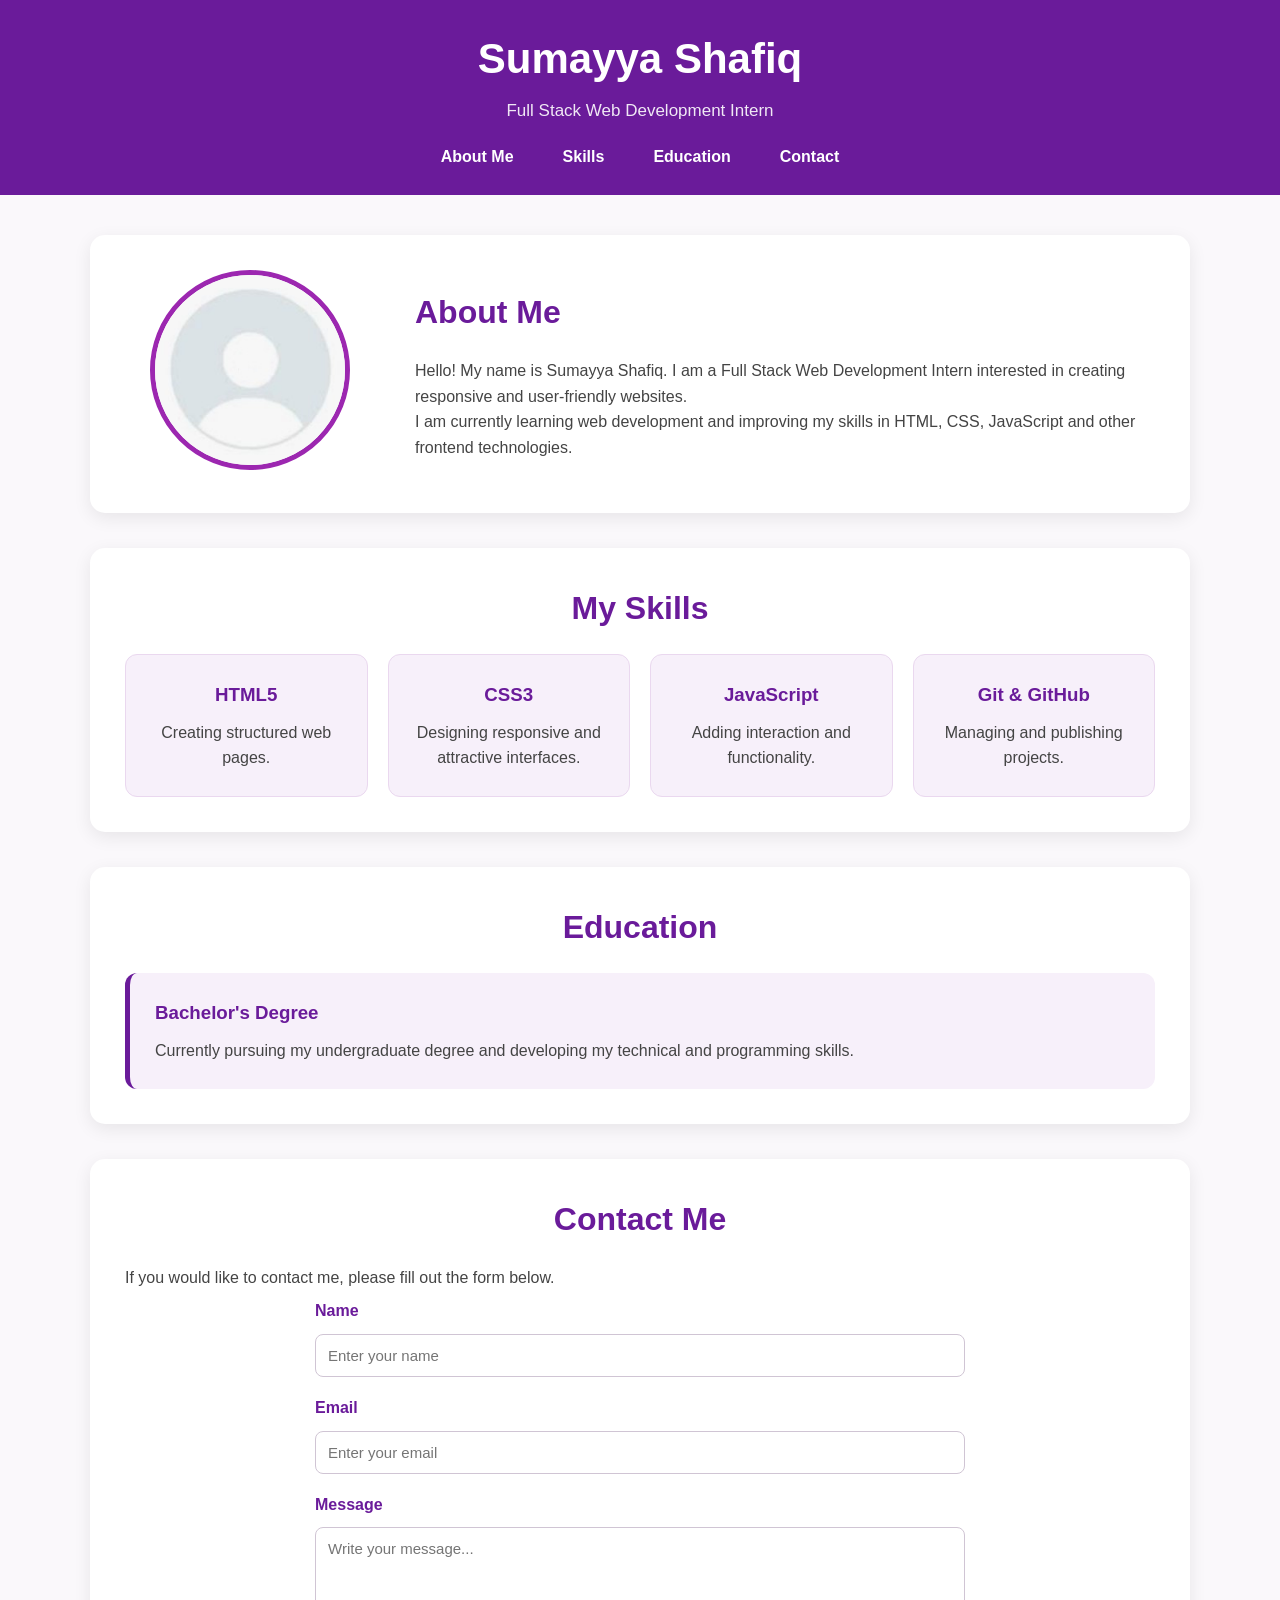
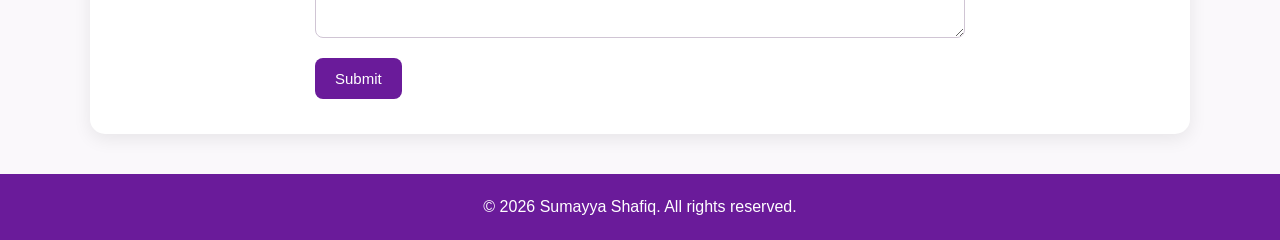
==== commit 35301016: "Week 4 Task Manager" ====
--- a/index.html
+++ b/index.html
@@ -13,6 +13,7 @@
     <!-- Week 3 CSS -->
     <link rel="stylesheet" href="styles/main.css">
     <link rel="stylesheet" href="styles/animations.css">
+    
 
 </head>
 
@@ -50,10 +51,6 @@
 
                 <li>
                     <a href="#education">Education</a>
-                </li>
-
-                <li>
-                    <a href="#tasks">Task Manager</a>
                 </li>
 
                 <li>
@@ -174,96 +171,6 @@
         </section>
 
 
-
-        <!-- =================================================
-             WEEK 4 - TASK MANAGEMENT APPLICATION
-        ================================================== -->
-
-        <section id="tasks" class="task-section">
-
-            <h2>Task Management Application</h2>
-
-            <p class="section-description">
-                A simple JavaScript-based task manager that
-                allows users to add, edit, delete, complete
-                and filter tasks.
-            </p>
-
-
-            <!-- Task Form -->
-
-            <form id="taskForm">
-
-                <input
-                    type="text"
-                    id="taskInput"
-                    placeholder="Enter a task..."
-                    autocomplete="off"
-                >
-
-                <button type="submit" id="submitBtn">
-                    Add Task
-                </button>
-
-            </form>
-
-
-            <!-- Validation Message -->
-
-            <p id="errorMessage"></p>
-
-
-            <!-- Filter Buttons -->
-
-            <div class="filters">
-
-                <button
-                    type="button"
-                    class="filter-btn active"
-                    data-filter="all">
-
-                    All
-
-                </button>
-
-
-                <button
-                    type="button"
-                    class="filter-btn"
-                    data-filter="active">
-
-                    Active
-
-                </button>
-
-
-                <button
-                    type="button"
-                    class="filter-btn"
-                    data-filter="completed">
-
-                    Completed
-
-                </button>
-
-            </div>
-
-
-            <!-- Task List -->
-
-            <ul id="taskList"></ul>
-
-
-            <!-- Task Counter -->
-
-            <p id="taskCount">
-                0 task(s) remaining
-            </p>
-
-        </section>
-
-
-
         <!-- ==============================
              CONTACT SECTION
         =============================== -->
@@ -342,13 +249,6 @@
     </footer>
 
 
-
-    <!-- ==============================
-         WEEK 4 JAVASCRIPT
-    =============================== -->
-
-    <script src="scripts/main.js"></script>
-
 </body>
 
 </html>
